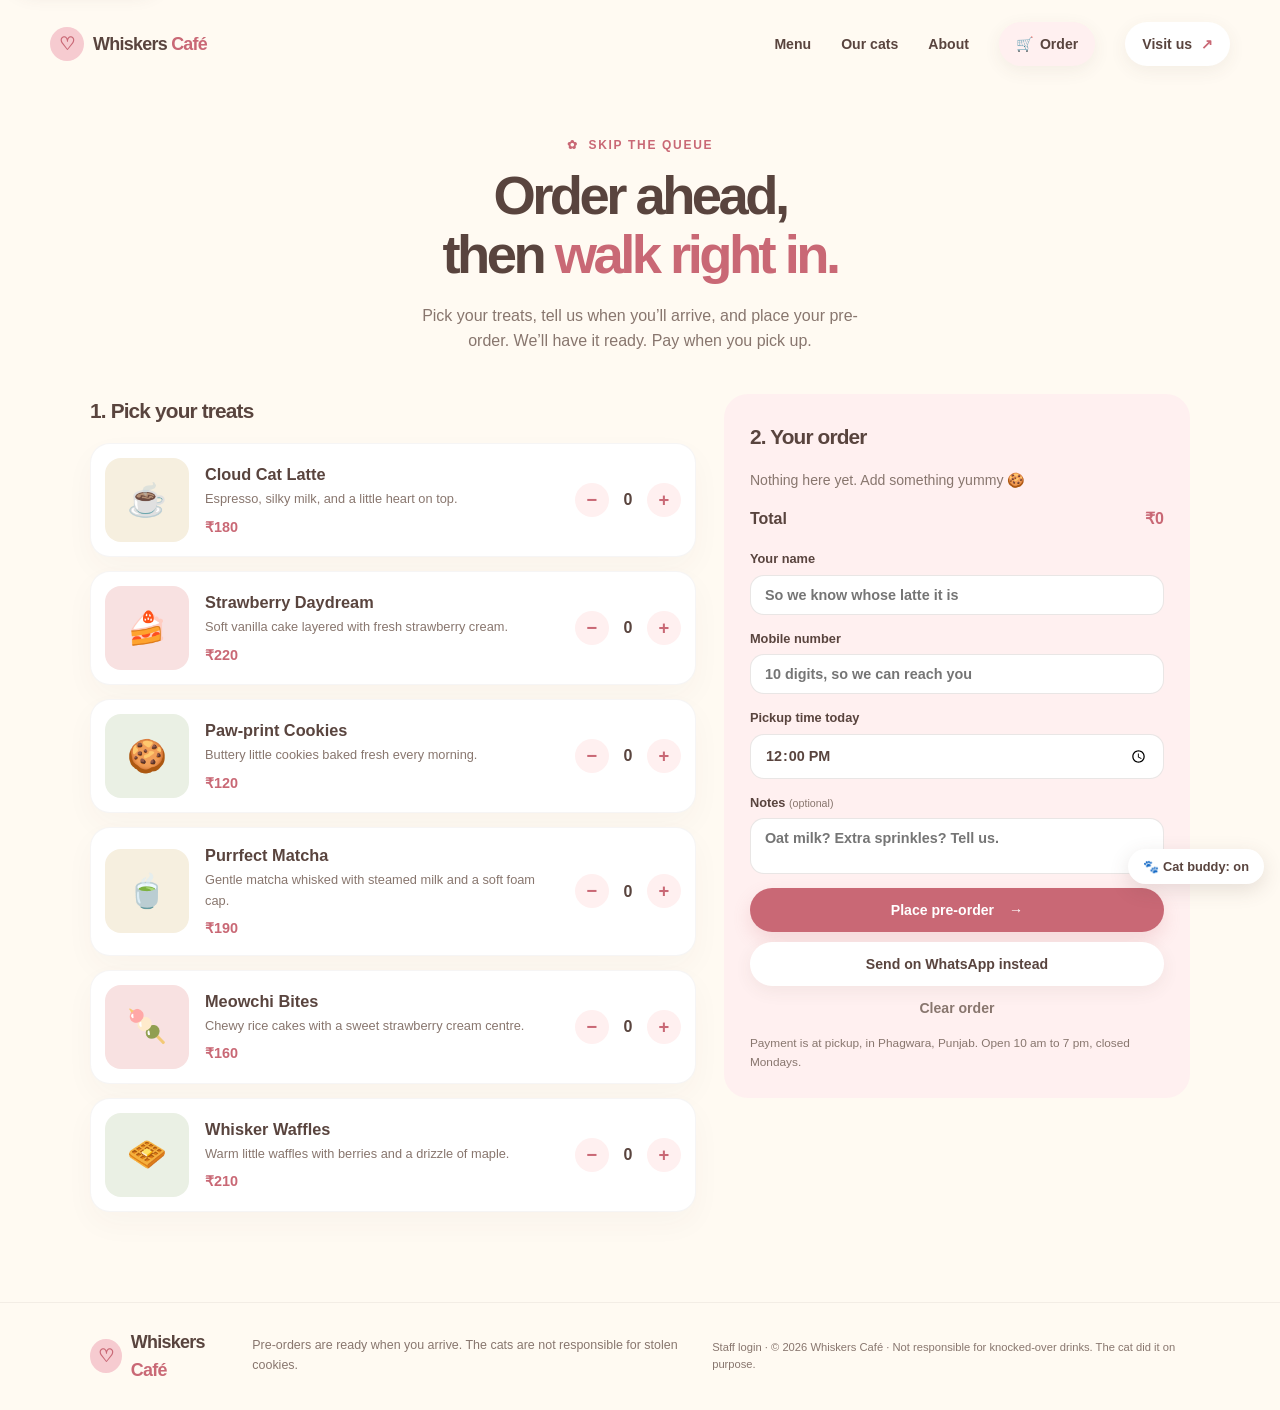
==== order.html @ a250c1a6 "Class version: lite code + Sheets backend + staff page" ====
<!DOCTYPE html>
<html lang="en">
<head>
  <meta charset="UTF-8">
  <meta name="viewport" content="width=device-width, initial-scale=1.0">
  <meta name="description" content="Pre-order from Whiskers Café in Phagwara, Punjab and skip the queue.">
  <title>Order ahead | Whiskers Café</title>
  <link rel="icon" href="favicon.svg" type="image/svg+xml">
  <link rel="stylesheet" href="styles.css">
</head>
<body>
  <a class="skip-link" href="#main">Skip to content</a>
  <header class="site-header">
    <a class="brand" href="index.html" aria-label="Whiskers Café home">
      <span class="brand-icon" aria-hidden="true">♡</span>
      <span>Whiskers <em>Café</em></span>
    </a>
    <nav aria-label="Main navigation">
      <a href="index.html#menu">Menu</a>
      <a href="index.html#cats">Our cats</a>
      <a href="index.html#about">About</a>
      <a class="nav-button nav-order" href="order.html" aria-current="page" aria-label="Order ahead"><span class="cart-icon" aria-hidden="true">🛒</span><span class="cart-label">Order</span><span class="cart-count" data-cart-count hidden>0</span></a>
      <a class="nav-button" href="index.html#visit">Visit us <span aria-hidden="true">↗</span></a>
    </nav>
  </header>

  <main id="main">
    <section class="order-hero section-wrap" aria-labelledby="order-title">
      <p class="eyebrow"><span aria-hidden="true">✿</span> Skip the queue</p>
      <h1 id="order-title">Order ahead,<br>then <span>walk right in.</span></h1>
      <p class="hero-description">Pick your treats, tell us when you&rsquo;ll arrive, and place your pre-order. We&rsquo;ll have it ready. Pay when you pick up.</p>
    </section>

    <section class="order-layout section-wrap">
      <section aria-labelledby="pick-title">
        <h2 id="pick-title" class="order-heading">1. Pick your treats</h2>
        <ul class="order-list">
          <li class="order-item" data-id="latte" data-name="Cloud Cat Latte" data-price="180">
            <span class="menu-illustration drink"><span aria-hidden="true">☕</span><img src="assets/images/menu/latte.jpg" alt="Cloud Cat Latte" width="600" height="450" loading="lazy"></span>
            <div class="order-info">
              <h3>Cloud Cat Latte</h3>
              <p>Espresso, silky milk, and a little heart on top.</p>
              <data class="price" value="180">₹180</data>
            </div>
            <span class="stepper" role="group" aria-label="Quantity for Cloud Cat Latte">
              <button type="button" data-dec aria-label="Remove one Cloud Cat Latte">−</button>
              <output>0</output>
              <button type="button" data-inc aria-label="Add one Cloud Cat Latte">+</button>
            </span>
          </li>
          <li class="order-item" data-id="strawberry-cake" data-name="Strawberry Daydream" data-price="220">
            <span class="menu-illustration cake"><span aria-hidden="true">🍰</span><img src="assets/images/menu/strawberry-cake.jpg" alt="Strawberry Daydream" width="600" height="450" loading="lazy"></span>
            <div class="order-info">
              <h3>Strawberry Daydream</h3>
              <p>Soft vanilla cake layered with fresh strawberry cream.</p>
              <data class="price" value="220">₹220</data>
            </div>
            <span class="stepper" role="group" aria-label="Quantity for Strawberry Daydream">
              <button type="button" data-dec aria-label="Remove one Strawberry Daydream">−</button>
              <output>0</output>
              <button type="button" data-inc aria-label="Add one Strawberry Daydream">+</button>
            </span>
          </li>
          <li class="order-item" data-id="paw-cookies" data-name="Paw-print Cookies" data-price="120">
            <span class="menu-illustration cookie"><span aria-hidden="true">🍪</span><img src="assets/images/menu/paw-cookies.jpg" alt="Paw-print Cookies" width="600" height="450" loading="lazy"></span>
            <div class="order-info">
              <h3>Paw-print Cookies</h3>
              <p>Buttery little cookies baked fresh every morning.</p>
              <data class="price" value="120">₹120</data>
            </div>
            <span class="stepper" role="group" aria-label="Quantity for Paw-print Cookies">
              <button type="button" data-dec aria-label="Remove one Paw-print Cookies">−</button>
              <output>0</output>
              <button type="button" data-inc aria-label="Add one Paw-print Cookies">+</button>
            </span>
          </li>
          <li class="order-item" data-id="matcha" data-name="Purrfect Matcha" data-price="190">
            <span class="menu-illustration drink"><span aria-hidden="true">🍵</span><img src="assets/images/menu/matcha.jpg" alt="Purrfect Matcha" width="600" height="450" loading="lazy"></span>
            <div class="order-info">
              <h3>Purrfect Matcha</h3>
              <p>Gentle matcha whisked with steamed milk and a soft foam cap.</p>
              <data class="price" value="190">₹190</data>
            </div>
            <span class="stepper" role="group" aria-label="Quantity for Purrfect Matcha">
              <button type="button" data-dec aria-label="Remove one Purrfect Matcha">−</button>
              <output>0</output>
              <button type="button" data-inc aria-label="Add one Purrfect Matcha">+</button>
            </span>
          </li>
          <li class="order-item" data-id="mochi" data-name="Meowchi Bites" data-price="160">
            <span class="menu-illustration cake"><span aria-hidden="true">🍡</span><img src="assets/images/menu/mochi.jpg" alt="Meowchi Bites" width="600" height="450" loading="lazy"></span>
            <div class="order-info">
              <h3>Meowchi Bites</h3>
              <p>Chewy rice cakes with a sweet strawberry cream centre.</p>
              <data class="price" value="160">₹160</data>
            </div>
            <span class="stepper" role="group" aria-label="Quantity for Meowchi Bites">
              <button type="button" data-dec aria-label="Remove one Meowchi Bites">−</button>
              <output>0</output>
              <button type="button" data-inc aria-label="Add one Meowchi Bites">+</button>
            </span>
          </li>
          <li class="order-item" data-id="waffles" data-name="Whisker Waffles" data-price="210">
            <span class="menu-illustration cookie"><span aria-hidden="true">🧇</span><img src="assets/images/menu/waffles.jpg" alt="Whisker Waffles" width="600" height="450" loading="lazy"></span>
            <div class="order-info">
              <h3>Whisker Waffles</h3>
              <p>Warm little waffles with berries and a drizzle of maple.</p>
              <data class="price" value="210">₹210</data>
            </div>
            <span class="stepper" role="group" aria-label="Quantity for Whisker Waffles">
              <button type="button" data-dec aria-label="Remove one Whisker Waffles">−</button>
              <output>0</output>
              <button type="button" data-inc aria-label="Add one Whisker Waffles">+</button>
            </span>
          </li>
        </ul>
      </section>

      <section class="order-summary" aria-labelledby="summary-title">
        <h2 id="summary-title" class="order-heading">2. Your order</h2>
        <ul id="summary-list" class="summary-list"></ul>
        <p id="summary-empty" class="summary-empty">Nothing here yet. Add something yummy 🍪</p>
        <p class="total-row"><span>Total</span><data id="order-total" value="0">₹0</data></p>

        <form id="order-form">
          <label class="field"><span>Your name</span>
            <input type="text" name="customer" required maxlength="40" placeholder="So we know whose latte it is">
          </label>
          <label class="field"><span>Mobile number</span>
            <input type="tel" name="phone" required maxlength="15" placeholder="10 digits, so we can reach you">
          </label>
          <label class="field"><span>Pickup time today</span>
            <input type="time" name="pickup" min="10:00" max="18:45" value="12:00" required>
          </label>
          <label class="field"><span>Notes <small>(optional)</small></span>
            <textarea name="notes" rows="2" maxlength="200" placeholder="Oat milk? Extra sprinkles? Tell us."></textarea>
          </label>
          <p id="order-message" class="order-message" role="status" hidden></p>
          <span class="order-actions">
            <button class="button button-primary" type="submit" id="place-btn">Place pre-order <span aria-hidden="true">→</span></button>
            <button class="button button-secondary" type="button" id="whatsapp-btn">Send on WhatsApp instead</button>
            <button class="text-link clear-btn" type="button" id="clear-order">Clear order</button>
          </span>
          <pre id="order-preview" class="order-preview" hidden></pre>
          <p class="order-fine">Payment is at pickup, in Phagwara, Punjab. Open 10 am to 7 pm, closed Mondays.</p>
        </form>
      </section>
    </section>
  </main>

  <footer class="site-footer">
    <a class="brand" href="index.html"><span class="brand-icon" aria-hidden="true">♡</span><span>Whiskers <em>Café</em></span></a>
    <p>Pre-orders are ready when you arrive. The cats are not responsible for stolen cookies.</p>
    <small><a href="staff.html">Staff login</a> · © 2026 Whiskers Café · Not responsible for knocked-over drinks. The cat did it on purpose.</small>
  </footer>
  <script src="config.js"></script>
  <script src="cat.js" defer></script>
  <script src="cart.js" defer></script>
</body>
</html>
---- styles.css ----
/* 1. Colors and basic page settings */
:root {
  --cream: #fffaf2;
  --pink: #f6cbd0;
  --pink-light: #fff0f0;
  --berry: #c96875;
  --matcha: #a8b89a;
  --cocoa: #59443e;
  --muted: #88766e;
  --white: #ffffff;
}

* { box-sizing: border-box; }
html { scroll-behavior: smooth; }
body {
  margin: 0;
  background: var(--cream);
  color: var(--cocoa);
  font-family: "Trebuchet MS", Arial, sans-serif;
  line-height: 1.6;
}
a { color: inherit; text-decoration: none; }
ul { margin: 0; padding: 0; list-style: none; }
a:focus-visible, .button:focus-visible { outline: 3px solid var(--berry); outline-offset: 3px; border-radius: 6px; }
.skip-link { position: absolute; left: 12px; top: -60px; z-index: 100; padding: 10px 16px; border-radius: 99px; background: var(--white); color: var(--cocoa); font-weight: 800; box-shadow: 0 6px 20px #59443e26; }
.skip-link:focus { top: 12px; }
figure { margin: 0; }
address { font-style: normal; }
.section-wrap { width: min(1100px, calc(100% - 48px)); margin-inline: auto; }

/* 2. Header and navigation */
.site-header {
  width: min(1180px, calc(100% - 48px)); margin: 0 auto;
  min-height: 88px; display: flex; align-items: center; justify-content: space-between; gap: 24px;
}
.brand { display: inline-flex; align-items: center; gap: 9px; font-size: 1.12rem; font-weight: 800; letter-spacing: -.04em; }
.brand em { color: var(--berry); font-style: normal; }
.brand-icon { display: grid; place-items: center; width: 34px; height: 34px; border-radius: 50%; background: var(--pink); color: var(--berry); }
nav { display: flex; align-items: center; gap: 30px; font-size: .88rem; font-weight: 700; }
nav a:not(.nav-button):hover, .text-link:hover { color: var(--berry); }
.nav-button { padding: 11px 17px; border-radius: 99px; background: var(--white); box-shadow: 0 5px 18px #59443e12; }
.nav-button span { color: var(--berry); margin-left: 5px; }

/* 3. Welcome section and CSS cat drawing */
.hero { min-height: 570px; display: grid; grid-template-columns: 1fr 1fr; align-items: center; gap: 40px; padding-block: 48px 75px; }
.eyebrow { margin: 0 0 12px; color: var(--berry); font-size: .75rem; font-weight: 800; letter-spacing: .14em; text-transform: uppercase; }
.eyebrow span { margin-right: 5px; }
h1, h2, h3, p { margin-top: 0; }
h1 { margin-bottom: 18px; font-size: clamp(2.7rem, 5.4vw, 4.4rem); line-height: 1.08; letter-spacing: -.065em; }
h1 span { color: var(--berry); }
.hero-description { max-width: 440px; color: var(--muted); font-size: 1rem; }
.hero-actions { display: flex; flex-wrap: wrap; align-items: center; gap: 24px; margin-top: 28px; }
.button { display: inline-flex; align-items: center; gap: 15px; padding: 14px 20px; border-radius: 99px; font-size: .88rem; font-weight: 800; }
.button-primary { background: var(--berry); color: var(--white); box-shadow: 0 8px 18px #c9687530; }
.button-primary:hover { background: #ae5360; transform: translateY(-2px); }
.text-link { font-size: .88rem; font-weight: 800; }
.text-link span { color: var(--berry); }
.little-note { margin: 26px 0 0; color: var(--muted); font-size: .76rem; }
.little-note span { color: #d9aa62; }
.hero-art { height: 390px; position: relative; display: grid; place-items: center; }
.sun-disc { position: absolute; width: 310px; height: 310px; border-radius: 50%; background: #f8e9d4; }
.hero-cat { position: absolute; width: 220px; height: 250px; top: 66px; left: 50%; transform: translateX(-55%); }
.cat-face { position: absolute; z-index: 2; top: 26px; left: 22px; width: 176px; height: 150px; border-radius: 48% 48% 46% 46%; background: #fff9ec; box-shadow: inset 0 -5px #f4e9d6; }
.cat-ear { position: absolute; z-index: 1; top: 7px; width: 66px; height: 78px; background: #fff9ec; }
.ear-left { left: 24px; border-radius: 15px 48px 6px 15px; transform: rotate(-15deg); }
.ear-right { right: 19px; border-radius: 48px 15px 15px 6px; transform: rotate(15deg); }
.eye { position: absolute; top: 62px; width: 9px; height: 13px; border-radius: 50%; background: var(--cocoa); }
.eye-left { left: 48px; }.eye-right { right: 48px; }
.cheek { position: absolute; top: 82px; width: 20px; height: 10px; border-radius: 50%; background: #f3b5b6; opacity: .8; }
.cheek-left { left: 22px; }.cheek-right { right: 22px; }
.nose { position: absolute; top: 82px; left: 84px; width: 9px; height: 7px; border-radius: 50% 50% 55% 55%; background: var(--berry); }
.mouth { position: absolute; top: 88px; left: 82px; width: 13px; height: 9px; border-bottom: 2px solid var(--cocoa); border-radius: 50%; }
.cat-body { position: absolute; left: 36px; bottom: -4px; width: 158px; height: 112px; border-radius: 50% 50% 36% 36%; background: #fff9ec; }
.cat-tail { position: absolute; z-index: -1; right: -5px; bottom: 26px; width: 65px; height: 88px; border: 19px solid #fff9ec; border-left: 0; border-bottom: 0; border-radius: 0 70px 0 0; transform: rotate(15deg); }
.coffee-cup { position: absolute; z-index: 3; right: 37px; bottom: 40px; width: 80px; height: 73px; display: grid; place-items: center; border-radius: 8px 8px 25px 25px; background: #d88676; color: #fff4e5; box-shadow: inset 0 9px #f2c2a8; transform: rotate(5deg); }
.cup-heart { font-size: 1.7rem; }.cup-handle { position: absolute; right: -21px; top: 15px; width: 25px; height: 31px; border: 7px solid #d88676; border-left: 0; border-radius: 0 18px 18px 0; }
.sparkle { position: absolute; z-index: 2; color: #d6a65c; }.sparkle-one { top: 45px; left: 20%; font-size: 1.5rem; }.sparkle-two { top: 95px; right: 8%; font-size: 2rem; }
.art-caption { position: absolute; bottom: 3px; color: var(--muted); font-size: .75rem; font-style: italic; }

/* 4. Menu cards */
.menu-section { padding-block: 60px 95px; }
.section-heading { margin: 0 auto 38px; text-align: center; }
.section-heading h2, .visit-copy h2 { margin-bottom: 8px; font-size: clamp(2rem, 4vw, 2.8rem); line-height: 1.15; letter-spacing: -.055em; }
.section-heading > p:last-child { margin-bottom: 0; color: var(--muted); font-size: .92rem; }
.menu-grid { display: grid; grid-template-columns: repeat(3, 1fr); gap: 20px; }
.menu-card { padding: 24px; border: 1px solid #59443e0d; border-radius: 22px; background: var(--white); box-shadow: 0 12px 30px #59443e09; }
.featured-card { background: #fff0f0; transform: translateY(-10px); }
.menu-illustration { position: relative; overflow: hidden; height: 150px; display: grid; place-items: center; margin-bottom: 17px; border-radius: 16px; font-size: 3.5rem; background: #f6efdf; }
.menu-illustration img, .cat-avatar img { position: absolute; inset: 0; width: 100%; height: 100%; object-fit: cover; }
.cake { background: #f8e1e1; }.cookie { background: #eaf0e4; }
.card-label { margin-bottom: 5px; color: var(--berry); font-size: .67rem; font-weight: 800; letter-spacing: .1em; text-transform: uppercase; }
.menu-card h3, .cat-card h3 { margin-bottom: 7px; font-size: 1.15rem; }
.menu-card > p:not(.card-label) { min-height: 48px; margin-bottom: 12px; color: var(--muted); font-size: .83rem; }
.menu-card .price { color: var(--berry); font-size: .95rem; font-weight: 700; }
.menu-note, .cat-note { margin: 25px 0 0; text-align: center; color: var(--muted); font-size: .78rem; }

/* 5. Resident cats */
.cats-section { padding-block: 82px 90px; background: #f5eee4; }
.cat-grid { display: grid; grid-template-columns: repeat(3, 1fr); gap: 20px; }
.cat-card { padding: 23px; border-radius: 20px; background: var(--white); text-align: center; }
.cat-avatar { position: relative; overflow: hidden; width: 124px; height: 124px; display: grid; place-items: center; margin: 0 auto 17px; border-radius: 50%; }
.avatar-butter { background: #f8ecc9; }.avatar-sky { background: #d9e8f3; }.avatar-blush { background: #f6d6dd; }
.avatar-peach { background: #f8dfd3; }.avatar-lilac { background: #e8def1; }.avatar-mint { background: #deead8; }
.avatar-ears { position: absolute; top: 13px; width: 70px; height: 54px; border-radius: 42% 42% 10% 10%; background: #fff8ef; clip-path: polygon(0 0, 42% 25%, 50% 0, 100% 0, 83% 100%, 16% 100%); }
.avatar-eyes { position: absolute; top: 49px; z-index: 1; font-size: .8rem; font-weight: 900; letter-spacing: 4px; }
.avatar-nose { position: absolute; top: 59px; z-index: 1; font-size: .9rem; }
.cat-card h3 { margin-bottom: 3px; }.cat-card p { margin-bottom: 12px; color: var(--muted); font-size: .83rem; }
.cat-tag { display: inline-block; padding: 6px 11px; border-radius: 99px; background: var(--pink-light); color: var(--berry); font-size: .7rem; font-weight: 800; }

/* 6. Visit details and footer */
.visit-section { padding-block: 88px; }
.visit-card { display: grid; grid-template-columns: 1.1fr .9fr; gap: 45px; padding: 48px; border-radius: 28px; background: #e9eee2; }
.visit-copy h2 { margin-bottom: 15px; }.visit-copy > p:not(.eyebrow) { max-width: 370px; margin-bottom: 23px; color: var(--muted); font-size: .9rem; }
.visit-details { display: grid; align-content: center; gap: 22px; }
.visit-details > li { display: flex; align-items: flex-start; gap: 14px; }
.detail-icon { flex: 0 0 38px; height: 38px; display: grid; place-items: center; border-radius: 50%; background: var(--white); color: var(--berry); font-size: 1.15rem; }
.visit-details p, .visit-details address { margin: 0; color: var(--muted); font-size: .83rem; }.visit-details strong { color: var(--cocoa); font-size: .9rem; }.visit-details small { font-size: .75rem; }
.site-footer { display: flex; align-items: center; justify-content: space-between; gap: 15px; padding: 25px max(24px, calc((100% - 1100px) / 2)); border-top: 1px solid #59443e12; }
.site-footer p { margin: 0; color: var(--muted); font-size: .78rem; }.site-footer small { color: var(--muted); font-size: .7rem; }

/* 7. Make the layout fit phones and small screens */
@media (max-width: 760px) {
  .site-header { min-height: 74px; }.site-header, nav { gap: 14px; }nav { font-size: .78rem; }nav a:not(.nav-button) { display: none; }
  .hero { min-height: auto; grid-template-columns: 1fr; gap: 0; padding-block: 55px 45px; }.hero-art { order: -1; height: 300px; margin-bottom: 25px; }.sun-disc { width: 240px; height: 240px; }.hero-cat { top: 18px; transform: translateX(-55%) scale(.82); }.coffee-cup { right: 14%; bottom: 25px; transform: scale(.85) rotate(5deg); }.sparkle-one { top: 18px; }.sparkle-two { top: 60px; }.art-caption { bottom: -3px; }
  .menu-grid, .cat-grid { grid-template-columns: 1fr; }.menu-card { display: grid; grid-template-columns: 100px 1fr; column-gap: 18px; align-items: center; }.menu-illustration { grid-row: span 4; width: 100px; height: 100px; margin: 0; font-size: 2.7rem; }.menu-card > p:not(.card-label) { min-height: 0; }.featured-card { transform: none; }
  .visit-card { grid-template-columns: 1fr; gap: 34px; padding: 30px 24px; }.site-footer { flex-direction: column; text-align: center; }
}

@media (max-width: 420px) {
  .section-wrap, .site-header { width: calc(100% - 32px); }.brand { font-size: .98rem; }.nav-button { padding: 9px 12px; }.hero-actions { gap: 15px; }.menu-card { grid-template-columns: 78px 1fr; padding: 16px; column-gap: 13px; }.menu-illustration { width: 78px; height: 78px; font-size: 2.2rem; }
}

/* 8. Cat TV (videos) */
.video-section { padding-block: 20px 90px; }
.video-grid { display: grid; grid-template-columns: repeat(3, 1fr); gap: 20px; }
.video-card { margin: 0; padding: 14px; border: 1px solid #59443e0d; border-radius: 22px; background: var(--white); box-shadow: 0 12px 30px #59443e09; }
.video-frame { position: relative; aspect-ratio: 4 / 5; overflow: hidden; border-radius: 16px; background: var(--pink-light); }
.video-frame video { width: 100%; height: 100%; object-fit: cover; display: block; cursor: pointer; }
.video-fallback { position: absolute; inset: 0; display: none; flex-direction: column; align-items: center; justify-content: center; gap: 4px; padding: 16px; text-align: center; color: var(--muted); font-size: .78rem; }
.video-fallback { margin: 0; }
.fallback-icon { font-size: 3rem; }
.video-fallback code { padding: 1px 6px; border-radius: 6px; background: var(--white); color: var(--berry); }
.video-frame.is-missing video { display: none; }
.video-frame.is-missing .video-fallback { display: flex; }
.video-card figcaption { display: flex; flex-direction: column; padding: 12px 6px 4px; }
.video-card figcaption strong { font-size: 1rem; }
.video-card figcaption span { color: var(--muted); font-size: .8rem; }
.video-note { margin: 25px 0 0; text-align: center; color: var(--muted); font-size: .78rem; }

/* 9. Cat buddy that follows the cursor */
.pet { position: fixed; top: 0; left: 0; z-index: 50; width: 92px; height: 82px; pointer-events: none; will-change: transform; opacity: 0; transition: opacity .35s ease; }
.pet.is-visible { opacity: 1; }
.pet-flip { display: block; width: 100%; height: 100%; transition: transform .15s ease; }
.pet.facing-left .pet-flip { transform: scaleX(-1); }
.pet svg { width: 100%; height: 100%; overflow: visible; display: block; }
.pet svg * { transform-box: fill-box; }
.pet-shadow { fill: #59443e; opacity: .12; }
.pet-fur { fill: #fff9ec; stroke: #dcc7a8; stroke-width: 2; stroke-linejoin: round; }
.pet-inner-ear { fill: #f3b5b6; }
.pet-eye { fill: var(--cocoa); }
.pet-eye-closed, .pet-yawn, .pet-paw-up { display: none; fill: none; stroke: var(--cocoa); stroke-width: 2; stroke-linecap: round; }
.pet-yawn { fill: #d88676; stroke: none; }
.pet-cheek { fill: #f3b5b6; opacity: .8; }
.pet-nose { fill: var(--berry); }
.pet-mouth { fill: none; stroke: var(--cocoa); stroke-width: 1.6; stroke-linecap: round; }
.pet-tail { fill: none; stroke: #dcc7a8; stroke-width: 11; stroke-linecap: round; transform-origin: 0% 100%; animation: tailSway 2.4s ease-in-out infinite; }
.pet-tail-inner { fill: none; stroke: #fff9ec; stroke-width: 7; stroke-linecap: round; transform-origin: 0% 100%; animation: tailSway 2.4s ease-in-out infinite; }
.pet-head { transform-origin: 50% 90%; }
.pet-body-group { transform-origin: 50% 100%; }
.pet-leg { transform-origin: 50% 0%; }
.pet-eyes { animation: blink 5s infinite; transform-origin: 50% 50%; }

/* states */
.pet[data-state="walk"] .pet-body-group { animation: walkBob .36s ease-in-out infinite; }
.pet[data-state="walk"] .pet-leg-a { animation: legA .36s ease-in-out infinite; }
.pet[data-state="walk"] .pet-leg-b { animation: legB .36s ease-in-out infinite; }
.pet[data-state="walk"] .pet-tail, .pet[data-state="walk"] .pet-tail-inner { animation-duration: .7s; }
.pet[data-state="sit"] .pet-body-group { transform: translateY(5px) scaleY(.9); }
.pet[data-state="sit"] .pet-leg { display: none; }
.pet[data-state="sleep"] .pet-body-group { animation: breathe 3s ease-in-out infinite; transform: translateY(8px) scaleY(.82); }
.pet[data-state="sleep"] .pet-leg { display: none; }
.pet[data-state="sleep"] .pet-head { transform: translateY(8px) rotate(8deg); }
.pet[data-state="sleep"] .pet-eyes { display: none; }
.pet[data-state="sleep"] .pet-eye-closed { display: block; }
.pet[data-state="sleep"] .pet-tail, .pet[data-state="sleep"] .pet-tail-inner { animation: none; transform: rotate(-40deg); }
.pet.act-yawn .pet-yawn { display: block; }
.pet.act-yawn .pet-mouth { display: none; }
.pet.act-yawn .pet-eyes { display: none; }
.pet.act-yawn .pet-eye-closed { display: block; }
.pet.act-yawn .pet-head { animation: yawnHead 1.6s ease-in-out; }
.pet.act-stretch .pet-body-group { animation: stretch 1.8s ease-in-out; }
.pet.act-wiggle .pet-head { animation: headTilt 1.4s ease-in-out; }
.pet.act-hop .pet-flip { animation: hop .5s ease-out; }
.pet.act-groom .pet-paw-up { display: block; animation: groom .45s ease-in-out 4; transform-origin: 50% 100%; }
.pet.act-groom .pet-head { animation: headTilt 1.8s ease-in-out; }
.pet.act-happy .pet-eyes { display: none; }
.pet.act-happy .pet-eye-closed { display: block; }
.pet.act-entrance .pet-flip { animation: hop .6s ease-out 2; }

/* speech bubble, hearts, zzz */
.pet-bubble { position: absolute; left: 50%; bottom: 92px; transform: translate(-50%, 6px) scale(.9); padding: 5px 11px; border-radius: 99px; background: var(--white); color: var(--cocoa); font-size: .74rem; font-weight: 800; white-space: nowrap; box-shadow: 0 6px 16px #59443e1f; opacity: 0; transition: opacity .2s ease, transform .2s ease; }
.pet-bubble.show { opacity: 1; transform: translate(-50%, 0) scale(1); }
.pet-zzz { position: absolute; right: 2px; top: -8px; color: var(--berry); font-weight: 800; font-size: .85rem; opacity: 0; }
.pet[data-state="sleep"] .pet-zzz { opacity: 1; animation: zzz 2.6s ease-in-out infinite; }
.pet-heart { position: fixed; z-index: 51; pointer-events: none; color: var(--berry); font-size: 1.1rem; animation: floatHeart 1.1s ease-out forwards; }

/* toggle button */
.pet-toggle { position: fixed; right: 16px; bottom: 16px; z-index: 60; padding: 10px 15px; border: 0; border-radius: 99px; background: var(--white); color: var(--cocoa); font: 800 .8rem "Trebuchet MS", Arial, sans-serif; box-shadow: 0 6px 20px #59443e26; cursor: pointer; }
.pet-toggle:hover { color: var(--berry); }
.pet-toggle:focus-visible, .video-frame video:focus-visible { outline: 3px solid var(--berry); outline-offset: 2px; }
body.pet-off .pet { display: none; }

@keyframes tailSway { 0%, 100% { transform: rotate(-8deg); } 50% { transform: rotate(14deg); } }
@keyframes blink { 0%, 92%, 100% { transform: scaleY(1); } 95% { transform: scaleY(.1); } }
@keyframes walkBob { 0%, 100% { transform: translateY(0); } 50% { transform: translateY(-3px); } }
@keyframes legA { 0%, 100% { transform: rotate(22deg); } 50% { transform: rotate(-22deg); } }
@keyframes legB { 0%, 100% { transform: rotate(-22deg); } 50% { transform: rotate(22deg); } }
@keyframes breathe { 0%, 100% { transform: translateY(8px) scale(1, .82); } 50% { transform: translateY(8px) scale(1.04, .86); } }
@keyframes yawnHead { 0%, 100% { transform: rotate(0); } 40%, 60% { transform: translateY(-3px) rotate(-8deg); } }
@keyframes stretch { 0%, 100% { transform: scale(1, 1); } 40%, 65% { transform: scale(1.18, .8); } }
@keyframes headTilt { 0%, 100% { transform: rotate(0); } 30% { transform: rotate(-12deg); } 70% { transform: rotate(10deg); } }
@keyframes hop { 0%, 100% { transform: translateY(0); } 50% { transform: translateY(-18px); } }
@keyframes groom { 0%, 100% { transform: translateY(0) rotate(0); } 50% { transform: translateY(-5px) rotate(-10deg); } }
@keyframes zzz { 0% { transform: translate(0, 6px) scale(.8); opacity: 0; } 30% { opacity: 1; } 100% { transform: translate(8px, -14px) scale(1.1); opacity: 0; } }
@keyframes floatHeart { 0% { transform: translateY(0) scale(.7); opacity: 1; } 100% { transform: translateY(-46px) scale(1.2); opacity: 0; } }

@media (max-width: 760px) {
  .video-grid { grid-template-columns: 1fr; }
  .video-frame { aspect-ratio: 4 / 3; }
  .pet, .pet-toggle { display: none; }
}
@media (hover: none) { .pet, .pet-toggle { display: none; } }
@media (prefers-reduced-motion: reduce) {
  html { scroll-behavior: auto; }
  .pet *, .pet-heart { animation: none !important; }
}

/* 10. Order ahead, cart, about + staff */
.sr-only { position: absolute; width: 1px; height: 1px; margin: -1px; padding: 0; overflow: hidden; clip: rect(0, 0, 0, 0); white-space: nowrap; border: 0; }
button { font-family: inherit; }
button:disabled { opacity: .5; cursor: not-allowed; }

/* nav cart pill + badge */
.nav-button.nav-order { display: inline-flex; align-items: center; gap: 6px; }
.nav-button.nav-order span { color: inherit; margin-left: 0; }
.nav-button.nav-order[aria-current="page"] { background: var(--pink-light); }
.nav-button.nav-order .cart-count { display: inline-grid; place-items: center; min-width: 20px; height: 20px; padding: 0 5px; border-radius: 99px; background: var(--berry); color: var(--white); font-size: .7rem; font-weight: 800; }
.nav-button.nav-order .cart-count[hidden] { display: none; }

/* menu card buy row */
.card-buy { display: flex; align-items: center; justify-content: space-between; gap: 10px; }
.add-btn { display: inline-flex; align-items: center; gap: 4px; padding: 8px 13px; border: 0; border-radius: 99px; background: var(--berry); color: var(--white); font-size: .76rem; font-weight: 800; cursor: pointer; box-shadow: 0 6px 14px #c9687530; transition: background .15s ease, transform .15s ease; }
.add-btn:hover { background: #ae5360; transform: translateY(-1px); }
.add-btn.is-added { background: var(--matcha); color: var(--cocoa); box-shadow: none; }
.add-btn:focus-visible, .stepper button:focus-visible, .clear-btn:focus-visible, button.button:focus-visible { outline: 3px solid var(--berry); outline-offset: 3px; }
.menu-note a { font-weight: 800; color: var(--berry); }

/* about + staff */
.about-section { padding-block: 40px 90px; }
.about-grid { display: grid; grid-template-columns: 1.15fr .85fr; gap: 36px; align-items: start; }
.about-copy p { margin-bottom: 14px; color: var(--muted); font-size: .95rem; }
.how-card { padding: 28px; border-radius: 24px; background: #e9eee2; }
.how-card h3 { margin-bottom: 12px; font-size: 1.3rem; letter-spacing: -.04em; }
.how-card ol { margin: 0 0 22px; padding-left: 20px; color: var(--muted); font-size: .88rem; }
.how-card li { margin-bottom: 8px; }
.staff-heading { margin: 64px 0 24px; text-align: center; font-size: clamp(1.5rem, 3vw, 2rem); letter-spacing: -.05em; }
.staff-grid { display: grid; grid-template-columns: repeat(3, 1fr); gap: 20px; }
.staff-card { padding: 26px 22px; border: 1px solid #59443e0d; border-radius: 22px; background: var(--white); box-shadow: 0 12px 30px #59443e09; text-align: center; }
.staff-avatar { position: relative; overflow: hidden; display: grid; place-items: center; width: 96px; height: 96px; margin: 0 auto 14px; border-radius: 50%; color: var(--berry); font-size: 2.2rem; font-weight: 800; }
.staff-avatar img { position: absolute; inset: 0; width: 100%; height: 100%; object-fit: cover; }
.staff-card h4 { margin: 0 0 6px; font-size: 1.15rem; }
.staff-role { display: inline-block; margin-bottom: 12px; padding: 5px 11px; border-radius: 99px; background: var(--pink-light); color: var(--berry); font-size: .7rem; font-weight: 800; }
.staff-story { margin: 0; color: var(--muted); font-size: .85rem; }
.staff-note { margin: 26px 0 0; text-align: center; color: var(--muted); font-size: .78rem; font-style: italic; }

/* order page */
.order-hero { padding-block: 48px 24px; text-align: center; }
.order-hero h1 { font-size: clamp(2.2rem, 5vw, 3.4rem); }
.order-hero .hero-description { margin-inline: auto; }
.order-layout { display: grid; grid-template-columns: 1.3fr 1fr; gap: 28px; align-items: start; padding-bottom: 90px; }
.order-heading { margin-bottom: 16px; font-size: 1.3rem; letter-spacing: -.04em; }
.order-list { display: grid; gap: 14px; }
.order-item { display: grid; grid-template-columns: 84px 1fr auto; gap: 16px; align-items: center; padding: 14px; border: 1px solid #59443e0d; border-radius: 20px; background: var(--white); box-shadow: 0 12px 30px #59443e09; }
.order-item .menu-illustration { width: 84px; height: 84px; margin: 0; font-size: 2rem; }
.order-info h3 { margin: 0 0 2px; font-size: 1.02rem; }
.order-info p { margin: 0 0 4px; color: var(--muted); font-size: .8rem; }
.order-info .price { color: var(--berry); font-size: .9rem; font-weight: 700; }
.stepper { display: inline-flex; align-items: center; gap: 8px; }
.stepper button { width: 34px; height: 34px; border: 0; border-radius: 50%; background: var(--pink-light); color: var(--berry); font-size: 1.15rem; font-weight: 800; cursor: pointer; }
.stepper button:hover { background: var(--pink); }
.stepper output { min-width: 22px; text-align: center; font-weight: 800; }
.order-summary { position: sticky; top: 20px; padding: 26px; border-radius: 24px; background: var(--pink-light); }
.summary-list { margin: 0 0 6px; }
.summary-list li { display: flex; justify-content: space-between; gap: 12px; padding: 8px 0; border-bottom: 1px dashed #59443e22; font-size: .88rem; }
.summary-empty { margin: 0 0 6px; color: var(--muted); font-size: .88rem; }
.summary-empty[hidden], .order-message[hidden] { display: none; }
.total-row { display: flex; justify-content: space-between; margin: 14px 0 18px; font-weight: 800; }
.total-row data { color: var(--berry); }
.field { display: grid; gap: 5px; margin-bottom: 14px; font-size: .8rem; font-weight: 800; }
.field small { font-weight: 400; color: var(--muted); }
.field input, .field textarea { width: 100%; padding: 11px 14px; border: 1.5px solid #59443e22; border-radius: 14px; background: var(--white); color: var(--cocoa); font: 600 .9rem "Trebuchet MS", Arial, sans-serif; }
.field textarea { resize: vertical; }
.field input:focus, .field textarea:focus { outline: 3px solid #c9687555; border-color: var(--berry); }
.order-actions { display: grid; gap: 10px; }
button.button { border: 0; justify-content: center; cursor: pointer; }
.button-secondary { background: var(--white); color: var(--cocoa); box-shadow: 0 5px 18px #59443e12; }
.button-secondary:hover { color: var(--berry); }
.clear-btn { padding: 4px; border: 0; background: none; color: var(--muted); cursor: pointer; }
.order-notice { margin: 0 0 16px; padding: 12px 16px; border-radius: 14px; background: #fff6dd; font-size: .82rem; }
.order-notice[hidden] { display: none; }
.order-message { margin: 0 0 14px; padding: 12px 16px; border-radius: 14px; background: #e9eee2; font-size: .82rem; font-weight: 700; }
.order-fine { margin: 14px 0 0; color: var(--muted); font-size: .74rem; }

@media (max-width: 760px) {
  .about-grid, .order-layout { grid-template-columns: 1fr; }
  .staff-grid { grid-template-columns: 1fr; }
  .order-summary { position: static; }
  .order-item { grid-template-columns: 64px 1fr; }
  .order-item .menu-illustration { width: 64px; height: 64px; font-size: 1.6rem; }
  .order-item .stepper { grid-column: 1 / -1; justify-self: end; }
}
@media (max-width: 420px) {
  .nav-button.nav-order .cart-label { display: none; }
}

/* a little box that shows the message we send */
.order-preview { margin: 14px 0 0; padding: 12px 14px; border-radius: 14px; background: var(--white); color: var(--cocoa); font: .78rem/1.5 "Trebuchet MS", Arial, sans-serif; white-space: pre-wrap; }

/* the hidden attribute must always win over display rules */
[hidden] { display: none !important; }

/* the hidden attribute must always win over display rules */
[hidden] { display: none !important; }

/* 11. Order polish: honeypot, messages, confirmation, sold out */
.hp { position: absolute; left: -9999px; width: 1px; height: 1px; overflow: hidden; }
.field select { width: 100%; padding: 11px 14px; border: 1.5px solid #59443e22; border-radius: 14px; background: var(--white); color: var(--cocoa); font: 600 .9rem "Trebuchet MS", Arial, sans-serif; }
.field select:focus { outline: 3px solid #c9687555; border-color: var(--berry); }
.field input:user-invalid, .field select:user-invalid { border-color: #c0392b; }
.order-message[data-kind="error"] { background: #fde4e0; }
.order-message[data-kind="warn"] { background: #fff6dd; }
.order-confirm { text-align: center; }
.order-confirm:focus { outline: none; }
.confirm-number { margin: 0 0 4px; color: var(--berry); font-size: 1.6rem; font-weight: 800; letter-spacing: -.03em; }
.order-confirm .summary-list { text-align: left; }
.order-confirm .button { margin-top: 8px; }
.order-item.is-soldout { opacity: .6; }
.order-item.is-soldout .menu-illustration { filter: grayscale(.7); }
.soldout-tag { display: inline-block; margin-left: 8px; padding: 2px 9px; border-radius: 99px; background: var(--cocoa); color: var(--white); font-size: .68rem; font-weight: 800; }
.add-btn:disabled { background: #cfc3bb; color: var(--white); box-shadow: none; transform: none; }
/* staff page */
.staff-page { max-width: 760px; margin: 0 auto; padding: 32px 20px 64px; }
.staff-page h1 { font-size: 1.8rem; margin: 0 0 6px; }
.staff-box { background: #fff; border: 1px solid rgba(0,0,0,.08); border-radius: 18px; padding: 20px; margin: 18px 0; }
.staff-box h2 { margin: 0 0 12px; font-size: 1.15rem; }
.staff-box label { display: block; margin: 10px 0 4px; font-weight: 600; font-size: .9rem; }
.staff-box input[type=text], .staff-box input[type=password], .staff-box select { width: 100%; padding: 10px 12px; border: 1px solid #d8cfc4; border-radius: 10px; font: inherit; box-sizing: border-box; }
.staff-row { display: flex; justify-content: space-between; align-items: center; gap: 12px; padding: 10px 0; border-top: 1px solid rgba(0,0,0,.07); flex-wrap: wrap; }
.staff-row:first-of-type { border-top: 0; }
.staff-row.off strong { text-decoration: line-through; opacity: .6; }
.staff-row select { width: auto; }
.staff-row small { display: block; color: var(--muted); }
.staff-msg { margin: 10px 0 0; font-size: .9rem; }
.staff-msg[data-kind=error] { color: #b3261e; }
.staff-top { display: flex; justify-content: space-between; align-items: center; gap: 12px; flex-wrap: wrap; }

.order-item.is-soldout { opacity: .55; }
.add-btn:disabled, .stepper button:disabled { cursor: not-allowed; opacity: .6; }
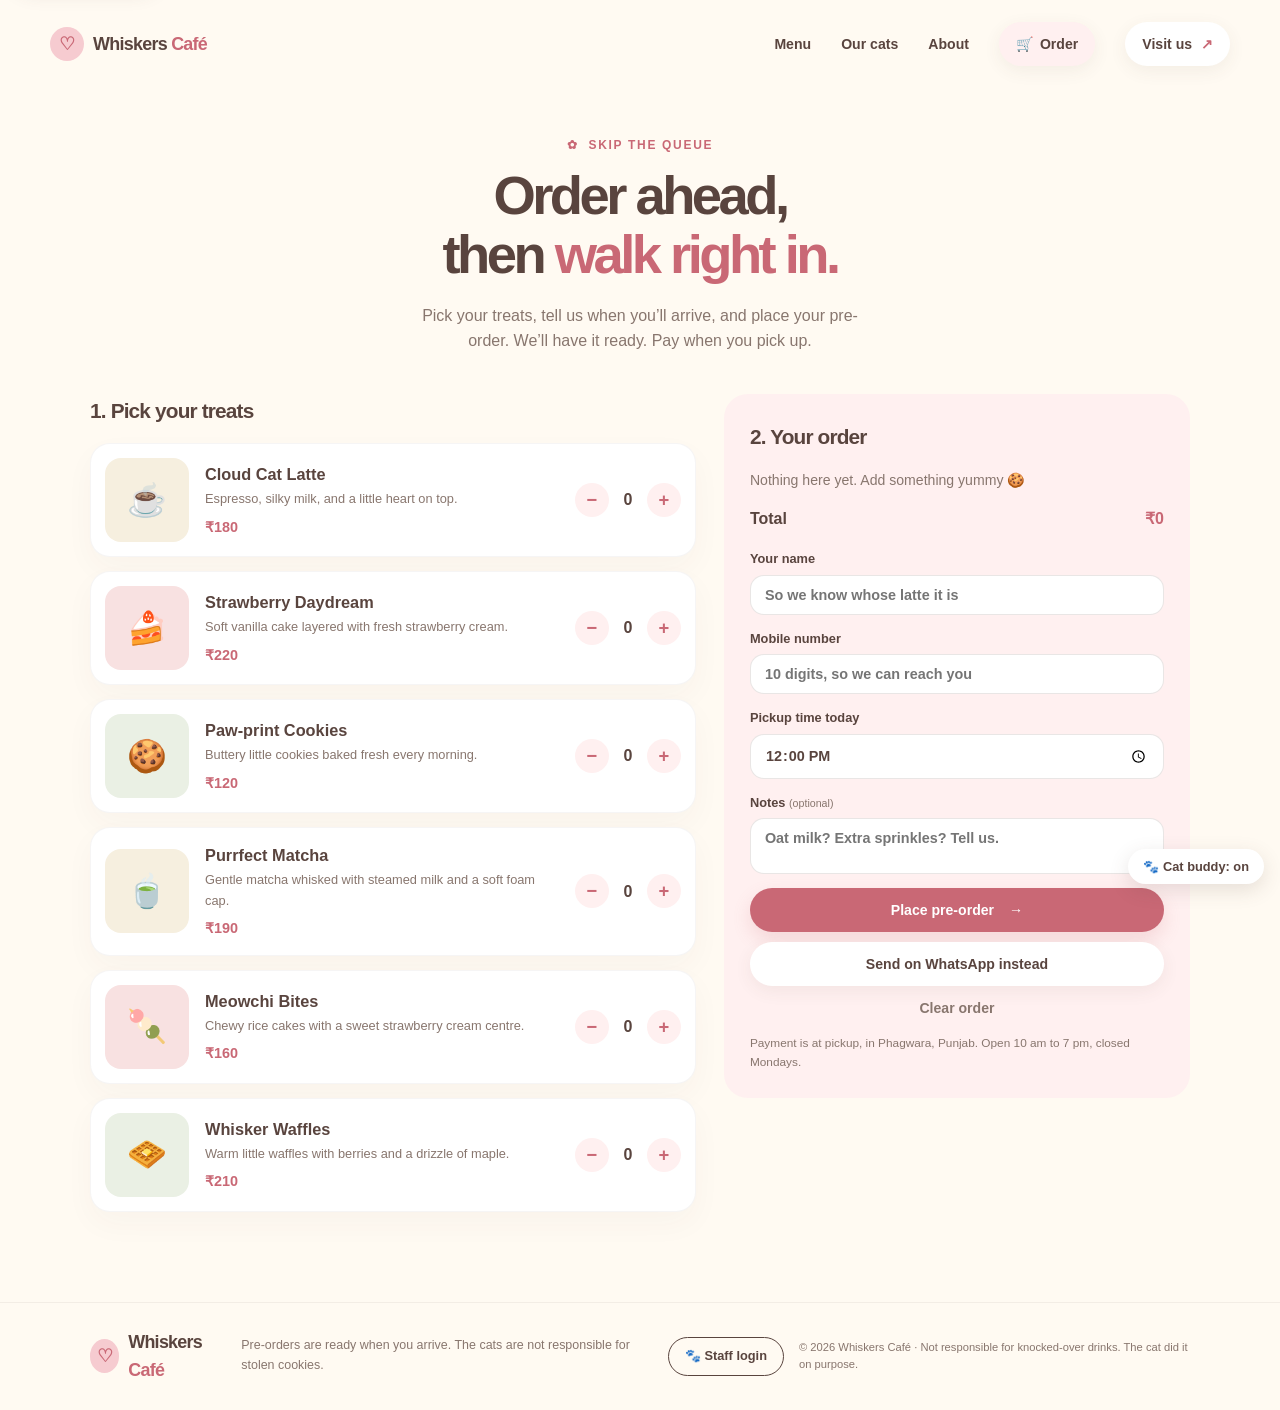
==== commit 95501836: "Make staff login link visible" ====
--- a/order.html
+++ b/order.html
@@ -151,7 +151,8 @@
   <footer class="site-footer">
     <a class="brand" href="index.html"><span class="brand-icon" aria-hidden="true">♡</span><span>Whiskers <em>Café</em></span></a>
     <p>Pre-orders are ready when you arrive. The cats are not responsible for stolen cookies.</p>
-    <small><a href="staff.html">Staff login</a> · © 2026 Whiskers Café · Not responsible for knocked-over drinks. The cat did it on purpose.</small>
+    <a class="staff-link" href="staff.html">🐾 Staff login</a>
+    <small>© 2026 Whiskers Café · Not responsible for knocked-over drinks. The cat did it on purpose.</small>
   </footer>
   <script src="config.js"></script>
   <script src="cat.js" defer></script>
--- a/styles.css
+++ b/styles.css
@@ -366,3 +366,6 @@
 
 .order-item.is-soldout { opacity: .55; }
 .add-btn:disabled, .stepper button:disabled { cursor: not-allowed; opacity: .6; }
+
+.staff-link { padding: 8px 16px; border: 1.5px solid var(--cocoa, #59443e); border-radius: 999px; color: var(--cocoa, #59443e); font-size: .8rem; font-weight: 700; text-decoration: none; white-space: nowrap; }
+.staff-link:hover, .staff-link:focus-visible { background: var(--cocoa, #59443e); color: #fff; }
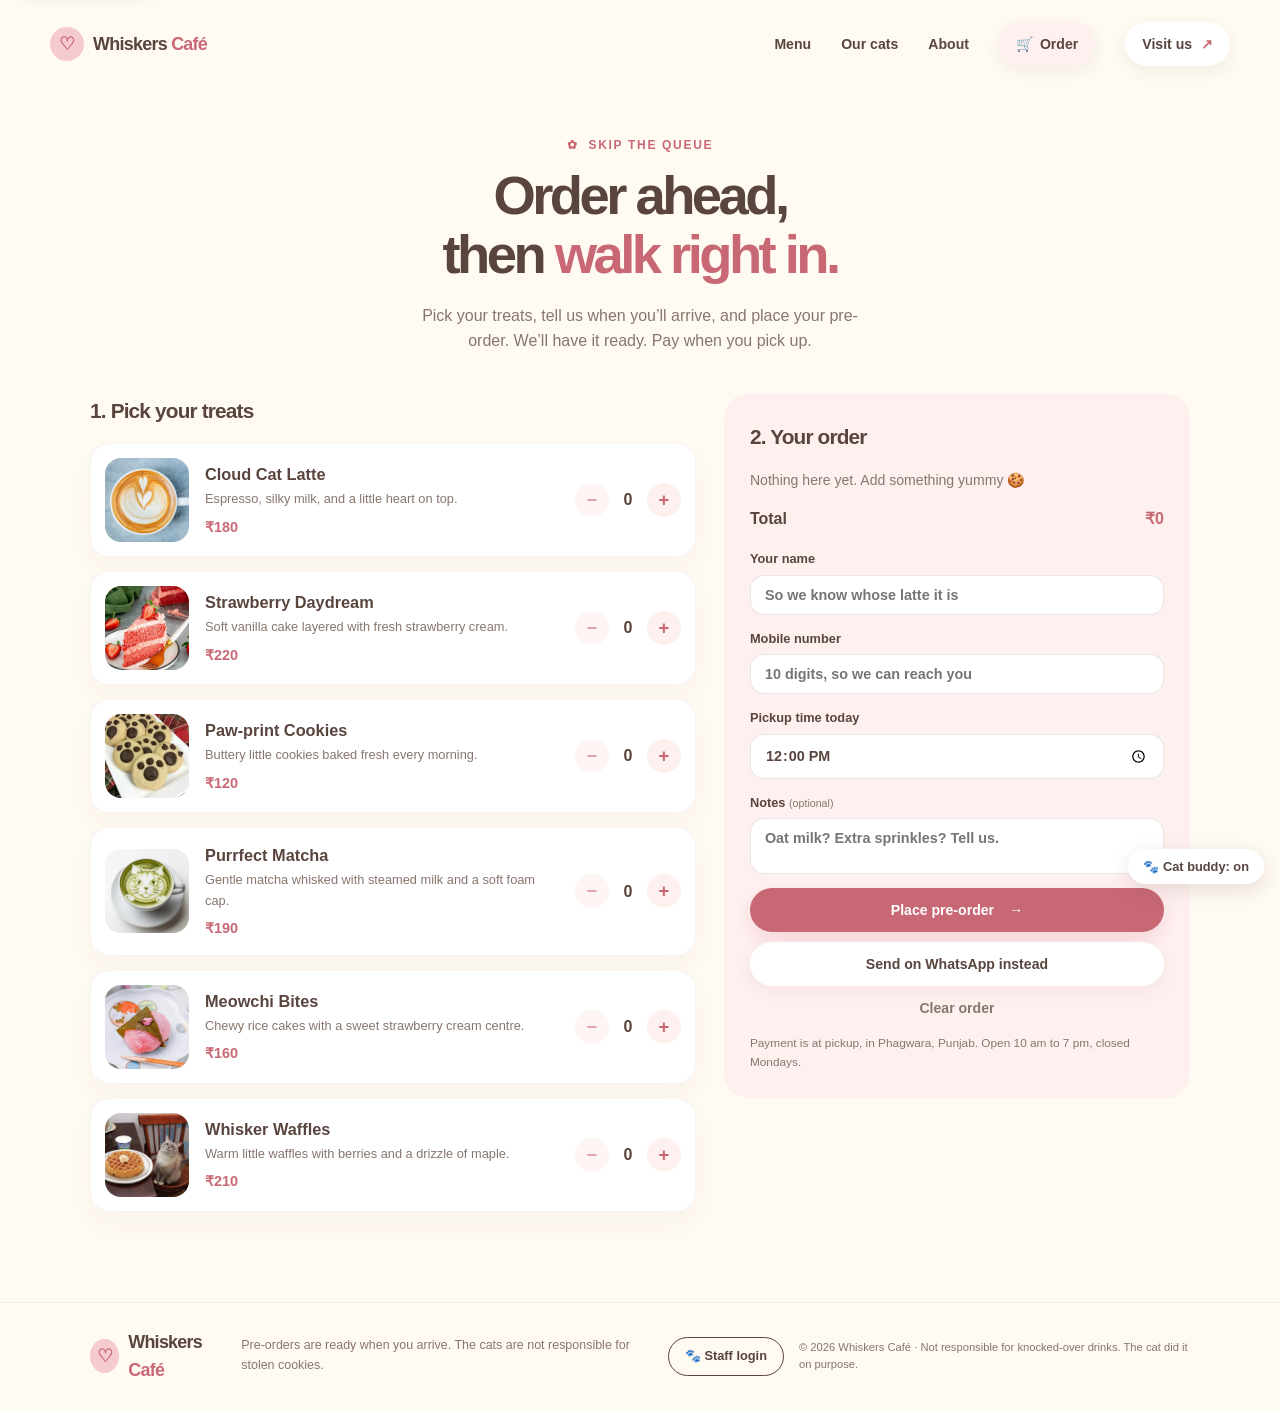
==== commit 1ebefb66: "Finalize Whiskers Cafe project" ====
--- a/order.html
+++ b/order.html
@@ -36,7 +36,7 @@
         <h2 id="pick-title" class="order-heading">1. Pick your treats</h2>
         <ul class="order-list">
           <li class="order-item" data-id="latte" data-name="Cloud Cat Latte" data-price="180">
-            <span class="menu-illustration drink"><span aria-hidden="true">☕</span><img src="assets/images/menu/latte.jpg" alt="Cloud Cat Latte" width="600" height="450" loading="lazy"></span>
+            <span class="menu-illustration drink"><span aria-hidden="true">☕</span><img src="assets/images/menu/latte.webp" alt="Cloud Cat Latte" width="600" height="450" loading="lazy"></span>
             <div class="order-info">
               <h3>Cloud Cat Latte</h3>
               <p>Espresso, silky milk, and a little heart on top.</p>
@@ -49,7 +49,7 @@
             </span>
           </li>
           <li class="order-item" data-id="strawberry-cake" data-name="Strawberry Daydream" data-price="220">
-            <span class="menu-illustration cake"><span aria-hidden="true">🍰</span><img src="assets/images/menu/strawberry-cake.jpg" alt="Strawberry Daydream" width="600" height="450" loading="lazy"></span>
+            <span class="menu-illustration cake"><span aria-hidden="true">🍰</span><img src="assets/images/menu/strawberry-cake.webp" alt="Strawberry Daydream" width="600" height="450" loading="lazy"></span>
             <div class="order-info">
               <h3>Strawberry Daydream</h3>
               <p>Soft vanilla cake layered with fresh strawberry cream.</p>
@@ -62,7 +62,7 @@
             </span>
           </li>
           <li class="order-item" data-id="paw-cookies" data-name="Paw-print Cookies" data-price="120">
-            <span class="menu-illustration cookie"><span aria-hidden="true">🍪</span><img src="assets/images/menu/paw-cookies.jpg" alt="Paw-print Cookies" width="600" height="450" loading="lazy"></span>
+            <span class="menu-illustration cookie"><span aria-hidden="true">🍪</span><img src="assets/images/menu/paw-cookies.webp" alt="Paw-print Cookies" width="600" height="450" loading="lazy"></span>
             <div class="order-info">
               <h3>Paw-print Cookies</h3>
               <p>Buttery little cookies baked fresh every morning.</p>
@@ -75,7 +75,7 @@
             </span>
           </li>
           <li class="order-item" data-id="matcha" data-name="Purrfect Matcha" data-price="190">
-            <span class="menu-illustration drink"><span aria-hidden="true">🍵</span><img src="assets/images/menu/matcha.jpg" alt="Purrfect Matcha" width="600" height="450" loading="lazy"></span>
+            <span class="menu-illustration drink"><span aria-hidden="true">🍵</span><img src="assets/images/menu/matcha.webp" alt="Purrfect Matcha" width="600" height="450" loading="lazy"></span>
             <div class="order-info">
               <h3>Purrfect Matcha</h3>
               <p>Gentle matcha whisked with steamed milk and a soft foam cap.</p>
@@ -88,7 +88,7 @@
             </span>
           </li>
           <li class="order-item" data-id="mochi" data-name="Meowchi Bites" data-price="160">
-            <span class="menu-illustration cake"><span aria-hidden="true">🍡</span><img src="assets/images/menu/mochi.jpg" alt="Meowchi Bites" width="600" height="450" loading="lazy"></span>
+            <span class="menu-illustration cake"><span aria-hidden="true">🍡</span><img src="assets/images/menu/mochi.webp" alt="Meowchi Bites" width="600" height="450" loading="lazy"></span>
             <div class="order-info">
               <h3>Meowchi Bites</h3>
               <p>Chewy rice cakes with a sweet strawberry cream centre.</p>
@@ -101,7 +101,7 @@
             </span>
           </li>
           <li class="order-item" data-id="waffles" data-name="Whisker Waffles" data-price="210">
-            <span class="menu-illustration cookie"><span aria-hidden="true">🧇</span><img src="assets/images/menu/waffles.jpg" alt="Whisker Waffles" width="600" height="450" loading="lazy"></span>
+            <span class="menu-illustration cookie"><span aria-hidden="true">🧇</span><img src="assets/images/menu/waffles.webp" alt="Whisker Waffles" width="600" height="450" loading="lazy"></span>
             <div class="order-info">
               <h3>Whisker Waffles</h3>
               <p>Warm little waffles with berries and a drizzle of maple.</p>
--- a/styles.css
+++ b/styles.css
@@ -99,11 +99,10 @@
 .cat-grid { display: grid; grid-template-columns: repeat(3, 1fr); gap: 20px; }
 .cat-card { padding: 23px; border-radius: 20px; background: var(--white); text-align: center; }
 .cat-avatar { position: relative; overflow: hidden; width: 124px; height: 124px; display: grid; place-items: center; margin: 0 auto 17px; border-radius: 50%; }
+.cat-avatar .avatar-fallback { position: relative; z-index: 1; color: var(--berry); font-size: 2.4rem; font-weight: 800; }
+
 .avatar-butter { background: #f8ecc9; }.avatar-sky { background: #d9e8f3; }.avatar-blush { background: #f6d6dd; }
 .avatar-peach { background: #f8dfd3; }.avatar-lilac { background: #e8def1; }.avatar-mint { background: #deead8; }
-.avatar-ears { position: absolute; top: 13px; width: 70px; height: 54px; border-radius: 42% 42% 10% 10%; background: #fff8ef; clip-path: polygon(0 0, 42% 25%, 50% 0, 100% 0, 83% 100%, 16% 100%); }
-.avatar-eyes { position: absolute; top: 49px; z-index: 1; font-size: .8rem; font-weight: 900; letter-spacing: 4px; }
-.avatar-nose { position: absolute; top: 59px; z-index: 1; font-size: .9rem; }
 .cat-card h3 { margin-bottom: 3px; }.cat-card p { margin-bottom: 12px; color: var(--muted); font-size: .83rem; }
 .cat-tag { display: inline-block; padding: 6px 11px; border-radius: 99px; background: var(--pink-light); color: var(--berry); font-size: .7rem; font-weight: 800; }
 
@@ -268,6 +267,7 @@
 .staff-card { padding: 26px 22px; border: 1px solid #59443e0d; border-radius: 22px; background: var(--white); box-shadow: 0 12px 30px #59443e09; text-align: center; }
 .staff-avatar { position: relative; overflow: hidden; display: grid; place-items: center; width: 96px; height: 96px; margin: 0 auto 14px; border-radius: 50%; color: var(--berry); font-size: 2.2rem; font-weight: 800; }
 .staff-avatar img { position: absolute; inset: 0; width: 100%; height: 100%; object-fit: cover; }
+.staff-avatar img[hidden], .avatar-fallback[hidden] { display: none !important; }
 .staff-card h4 { margin: 0 0 6px; font-size: 1.15rem; }
 .staff-role { display: inline-block; margin-bottom: 12px; padding: 5px 11px; border-radius: 99px; background: var(--pink-light); color: var(--berry); font-size: .7rem; font-weight: 800; }
 .staff-story { margin: 0; color: var(--muted); font-size: .85rem; }
@@ -368,4 +368,4 @@
 .add-btn:disabled, .stepper button:disabled { cursor: not-allowed; opacity: .6; }
 
 .staff-link { padding: 8px 16px; border: 1.5px solid var(--cocoa, #59443e); border-radius: 999px; color: var(--cocoa, #59443e); font-size: .8rem; font-weight: 700; text-decoration: none; white-space: nowrap; }
-.staff-link:hover, .staff-link:focus-visible { background: var(--cocoa, #59443e); color: #fff; }
+.staff-link:hover, .staff-link:focus-visible { background: var(--cocoa, #59443e); color: #fff; }
